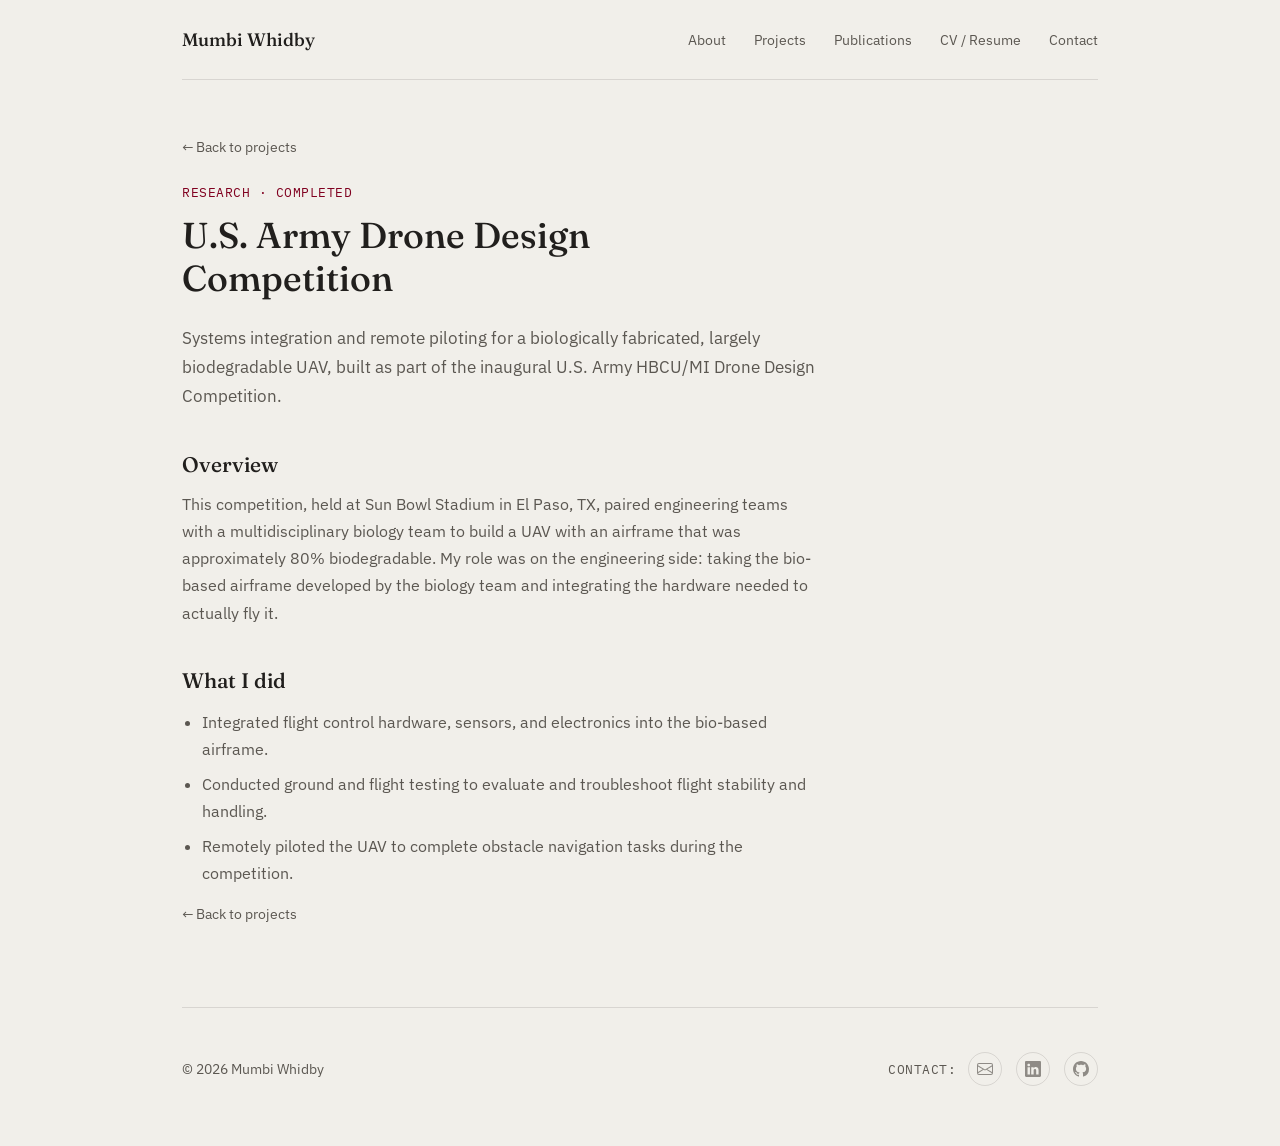
==== projects/drone-competition.html @ e04b58ff "Add files via upload" ====
<!DOCTYPE html>
<html lang="en">
<head>
<meta charset="UTF-8">
<meta name="viewport" content="width=device-width, initial-scale=1.0">
<title>U.S. Army Drone Design Competition | Mumbi Whidby</title>
<link rel="preconnect" href="https://fonts.googleapis.com">
<link href="https://fonts.googleapis.com/css2?family=Fraunces:opsz,wght@9..144,400;9..144,500;9..144,600&family=IBM+Plex+Sans:wght@400;500;600&family=IBM+Plex+Mono:wght@400;500&display=swap" rel="stylesheet">
<link rel="stylesheet" href="../style.css">
</head>
<body>
<div class="wrap">

  <nav>
    <a class="nav-name" href="../index.html">Mumbi Whidby</a>
    <div class="nav-links">
      <a href="../index.html#about">About</a>
      <a href="../index.html#projects">Projects</a>
      <a href="../index.html#publications">Publications</a>
      <a href="../index.html#documents">CV / Resume</a>
      <a href="../index.html#contact">Contact</a>
    </div>
  </nav>

  <section class="case-study">
    <a class="back-link" href="../index.html#projects">&larr; Back to projects</a>
    <div class="eyebrow">Research &middot; Completed</div>
    <h1>U.S. Army Drone Design Competition</h1>
    <p class="lede">Systems integration and remote piloting for a biologically fabricated, largely biodegradable UAV, built as part of the inaugural U.S. Army HBCU/MI Drone Design Competition.</p>

    <!-- Photos from the original competition page to be added here once provided -->

    <h2>Overview</h2>
    <p>This competition, held at Sun Bowl Stadium in El Paso, TX, paired engineering teams with a multidisciplinary biology team to build a UAV with an airframe that was approximately 80% biodegradable. My role was on the engineering side: taking the bio-based airframe developed by the biology team and integrating the hardware needed to actually fly it.</p>

    <h2>What I did</h2>
    <ul>
      <li>Integrated flight control hardware, sensors, and electronics into the bio-based airframe.</li>
      <li>Conducted ground and flight testing to evaluate and troubleshoot flight stability and handling.</li>
      <li>Remotely piloted the UAV to complete obstacle navigation tasks during the competition.</li>
    </ul>

    <a class="back-link" href="../index.html#projects">&larr; Back to projects</a>
  </section>

  <footer id="contact">
    <div>&copy; 2026 Mumbi Whidby</div>
    <div class="contact-row">
      <span class="contact-label">Contact:</span>
      <div class="icon-row">
        <a class="icon-badge" href="mailto:mwhidby@g.ucla.edu" title="Email" aria-label="Email">
          <svg xmlns="http://www.w3.org/2000/svg" width="16" height="16" fill="currentColor" viewBox="0 0 16 16"><path d="M0 4a2 2 0 0 1 2-2h12a2 2 0 0 1 2 2v8a2 2 0 0 1-2 2H2a2 2 0 0 1-2-2zm2-1a1 1 0 0 0-1 1v.217l7 4.2 7-4.2V4a1 1 0 0 0-1-1zm13 2.383-4.708 2.825L15 11.105zm-.034 6.876-5.64-3.471L8 9.583l-1.326-.795-5.64 3.47A1 1 0 0 0 2 13h12a1 1 0 0 0 .966-.741M1 11.105l4.708-2.897L1 5.383z"/></svg>
        </a>
        <a class="icon-badge" href="https://www.linkedin.com/in/mumbi-whidby" title="LinkedIn" aria-label="LinkedIn">
          <svg xmlns="http://www.w3.org/2000/svg" width="16" height="16" fill="currentColor" viewBox="0 0 16 16"><path d="M0 1.146C0 .513.526 0 1.175 0h13.65C15.474 0 16 .513 16 1.146v13.708c0 .633-.526 1.146-1.175 1.146H1.175C.526 16 0 15.487 0 14.854zm4.943 12.248V6.169H2.542v7.225zm-1.2-8.212c.837 0 1.358-.554 1.358-1.248-.015-.709-.52-1.248-1.342-1.248S2.4 3.226 2.4 3.934c0 .694.521 1.248 1.327 1.248zm4.908 8.212V9.359c0-.216.016-.432.08-.586.173-.431.568-.878 1.232-.878.869 0 1.216.662 1.216 1.634v3.865h2.401V9.25c0-2.22-1.184-3.252-2.764-3.252-1.274 0-1.845.7-2.165 1.193v.025h-.016l.016-.025V6.169h-2.4c.03.678 0 7.225 0 7.225z"/></svg>
        </a>
        <a class="icon-badge" href="https://github.com/Mumbzzz" title="GitHub" aria-label="GitHub">
          <svg xmlns="http://www.w3.org/2000/svg" width="16" height="16" fill="currentColor" viewBox="0 0 16 16"><path d="M8 0C3.58 0 0 3.58 0 8c0 3.54 2.29 6.53 5.47 7.59.4.07.55-.17.55-.38 0-.19-.01-.82-.01-1.49-2.01.37-2.53-.49-2.69-.94-.09-.23-.48-.94-.82-1.13-.28-.15-.68-.52-.01-.53.63-.01 1.08.58 1.23.82.72 1.21 1.87.87 2.33.66.07-.52.28-.87.51-1.07-1.78-.2-3.64-.89-3.64-3.95 0-.87.31-1.59.82-2.15-.08-.2-.36-1.02.08-2.12 0 0 .67-.21 2.2.82.64-.18 1.32-.27 2-.27s1.36.09 2 .27c1.53-1.04 2.2-.82 2.2-.82.44 1.1.16 1.92.08 2.12.51.56.82 1.27.82 2.15 0 3.07-1.87 3.75-3.65 3.95.29.25.54.73.54 1.48 0 1.07-.01 1.93-.01 2.2 0 .21.15.46.55.38A8.01 8.01 0 0 0 16 8c0-4.42-3.58-8-8-8"/></svg>
        </a>
      </div>
    </div>
  </footer>

</div>
</body>
</html>
---- style.css ----
:root{
  --paper:#F1EFEA;
  --ink:#211F1D;
  --ink-soft:#5B5751;
  --mercury-line: rgba(33,31,29,0.12);
  --accent:#800020;
  --navy:#14202B;
  --card-header:#C9C3B8;
}

*{box-sizing:border-box;}

body{
  margin:0;
  background:var(--paper);
  color:var(--ink);
  font-family:'IBM Plex Sans', sans-serif;
}

.wrap{max-width:980px;margin:0 auto;padding:0 32px;}

a{color:inherit;}

/* nav */
nav{
  display:flex;justify-content:space-between;align-items:center;
  padding:28px 0;border-bottom:1px solid var(--mercury-line);
}
.nav-name{font-family:'Fraunces',serif;font-weight:500;font-size:18px;text-decoration:none;color:var(--ink);}
.nav-links{display:flex;gap:28px;font-size:14px;color:var(--ink-soft);}
.nav-links a{color:var(--ink-soft);text-decoration:none;}
.nav-links a:hover{color:var(--accent);}

/* hero */
.hero{
  position:relative;
  padding:88px 0 64px;
  display:grid;grid-template-columns:1.3fr 0.9fr;gap:48px;align-items:center;
  overflow:hidden;
}
.contour-bg{position:absolute;inset:-60px -20px auto auto;width:520px;height:520px;z-index:0;opacity:0.4;}
.hero-copy{position:relative;z-index:1;}
.hero-copy .eyebrow{
  font-family:'IBM Plex Mono',monospace;font-size:12.5px;letter-spacing:0.04em;color:var(--accent);
  text-transform:uppercase;margin-bottom:18px;
}
.hero-copy h1{
  font-family:'Fraunces',serif;font-optical-sizing:auto;font-weight:500;
  font-size:44px;line-height:1.18;letter-spacing:-0.01em;margin:0 0 22px;
}
.hero-copy h1 em{font-style:italic;color:var(--accent);}
.hero-copy p{font-size:16.5px;line-height:1.65;color:var(--ink-soft);max-width:46ch;margin:0 0 30px;}
.hero-cta{display:flex;gap:12px;flex-wrap:wrap;}
.btn{
  font-size:14px;font-weight:500;padding:12px 22px;border-radius:4px;
  text-decoration:none;display:inline-block;border:1px solid transparent;
}
.btn-primary{background:var(--accent);color:var(--paper);}
.btn-secondary{border-color:var(--mercury-line);color:var(--ink-soft);transition:border-color 0.15s ease, color 0.15s ease;}
.btn-secondary:hover{border-color:var(--accent);color:var(--accent);}
.hero-portrait{position:relative;z-index:1;display:flex;justify-content:center;}
.portrait-frame{
  width:270px;height:330px;border-radius:6px;overflow:hidden;
  background:#DAD5CB;display:flex;align-items:center;justify-content:center;
}
.portrait-frame img{width:100%;height:100%;object-fit:cover;display:block;}
.portrait-frame span{font-family:'IBM Plex Mono',monospace;font-size:12px;color:var(--ink-soft);}

/* about */
.about{padding:56px 0;border-top:1px solid var(--mercury-line);display:grid;grid-template-columns:200px 1fr;gap:40px;}
.about .label{
  font-family:'IBM Plex Mono',monospace;font-size:12.5px;color:var(--ink-soft);
  text-transform:uppercase;letter-spacing:0.04em;
}
.about p{font-size:16px;line-height:1.7;color:var(--ink-soft);margin:0 0 14px;max-width:64ch;}
.about strong{color:var(--ink);font-weight:500;}
.about a{color:var(--accent);}

/* projects */
.projects{padding:56px 0;border-top:1px solid var(--mercury-line);}
.projects h2{font-family:'Fraunces',serif;font-weight:500;font-size:26px;margin:0 0 28px;}
.grid{display:grid;grid-template-columns:repeat(auto-fit,minmax(260px,1fr));gap:20px;}
.card{border:1px solid var(--mercury-line);border-radius:8px;overflow:hidden;background:#fff;display:block;text-decoration:none;color:inherit;transition:border-color 0.15s ease;}
a.card:hover{border-color:var(--accent);}
.card-cover{height:90px;background:var(--navy);}
.card-cover.open{background:var(--card-header);}
.card-body{padding:18px 20px 20px;}
.tag{
  display:inline-block;font-family:'IBM Plex Mono',monospace;font-size:11px;
  padding:3px 8px;border-radius:3px;margin-bottom:10px;letter-spacing:0.02em;
  border:1px solid var(--mercury-line);color:var(--ink-soft);
}
.tag.sealed{background:rgba(20,32,43,0.08);border:none;}
.card h3{font-family:'Fraunces',serif;font-weight:500;font-size:17px;margin:0 0 8px;line-height:1.3;}
.card p{font-size:13.5px;line-height:1.55;color:var(--ink-soft);margin:0;}
.arrow{color:var(--accent);font-weight:500;display:block;margin-top:8px;}

/* publications */
.publications{padding:56px 0;border-top:1px solid var(--mercury-line);}
.publications h2{font-family:'Fraunces',serif;font-weight:500;font-size:26px;margin:0 0 22px;}
.pub-list{list-style:none;margin:0;padding:0;}
.pub-list li{
  padding:16px 0;border-bottom:1px solid var(--mercury-line);
  font-size:15px;line-height:1.6;color:var(--ink-soft);
}
.pub-list li:first-child{padding-top:0;}
.pub-list li:last-child{border-bottom:none;}
.pub-list strong{color:var(--ink);font-weight:500;}
.pub-status{
  display:inline-block;font-family:'IBM Plex Mono',monospace;font-size:11px;
  color:var(--ink-soft);margin-left:8px;
}

/* awards */
.awards{padding:56px 0;border-top:1px solid var(--mercury-line);}
.awards h2{font-family:'Fraunces',serif;font-weight:500;font-size:26px;margin:0 0 22px;}
.award-list{list-style:none;margin:0;padding:0;font-size:15px;line-height:1.8;color:var(--ink-soft);}
.award-list strong{color:var(--ink);font-weight:500;}

/* résumé / cv */
.documents{padding:56px 0;border-top:1px solid var(--mercury-line);}
.documents h2{font-family:'Fraunces',serif;font-weight:500;font-size:26px;margin:0 0 20px;}
.doc-links{display:flex;gap:12px;flex-wrap:wrap;}

/* footer */
footer{
  padding:44px 0 60px;border-top:1px solid var(--mercury-line);
  display:flex;justify-content:space-between;align-items:center;font-size:14px;color:var(--ink-soft);
}
.contact-row{display:flex;align-items:center;gap:12px;}
.contact-label{font-family:'IBM Plex Mono',monospace;font-size:12.5px;color:var(--ink-soft);text-transform:uppercase;letter-spacing:0.04em;}
.icon-row{display:flex;gap:14px;}
.icon-badge{
  width:34px;height:34px;border-radius:50%;border:1px solid var(--mercury-line);
  display:flex;align-items:center;justify-content:center;text-decoration:none;
  color:var(--ink-soft);
}
.icon-badge svg{width:16px;height:16px;opacity:0.65;transition:opacity 0.15s ease;}
.icon-badge:hover{border-color:var(--accent);color:var(--accent);}
.icon-badge:hover svg{opacity:1;}

/* project (case study) page */
.case-study{padding:56px 0;}
.case-study .back-link{
  display:inline-block;margin-bottom:28px;font-size:14px;color:var(--ink-soft);text-decoration:none;
}
.case-study .back-link:hover{color:var(--accent);}
.case-study .eyebrow{
  font-family:'IBM Plex Mono',monospace;font-size:12.5px;letter-spacing:0.04em;color:var(--accent);
  text-transform:uppercase;margin-bottom:14px;
}
.case-study h1{font-family:'Fraunces',serif;font-weight:500;font-size:36px;line-height:1.2;margin:0 0 24px;max-width:24ch;}
.case-study .lede{font-size:17px;line-height:1.7;color:var(--ink-soft);max-width:64ch;margin:0 0 32px;}
.case-study h2{font-family:'Fraunces',serif;font-weight:500;font-size:21px;margin:40px 0 14px;}
.case-study p{font-size:15.5px;line-height:1.75;color:var(--ink-soft);max-width:64ch;margin:0 0 16px;}
.case-study ul{max-width:64ch;padding-left:20px;}
.case-study li{font-size:15.5px;line-height:1.75;color:var(--ink-soft);margin-bottom:8px;}

@media (max-width: 720px){
  .hero{grid-template-columns:1fr;padding:56px 0 40px;}
  .hero-portrait{order:-1;}
  .hero-copy h1{font-size:32px;}
  .about{grid-template-columns:1fr;gap:16px;}
  footer{flex-direction:column;gap:16px;align-items:flex-start;}
}
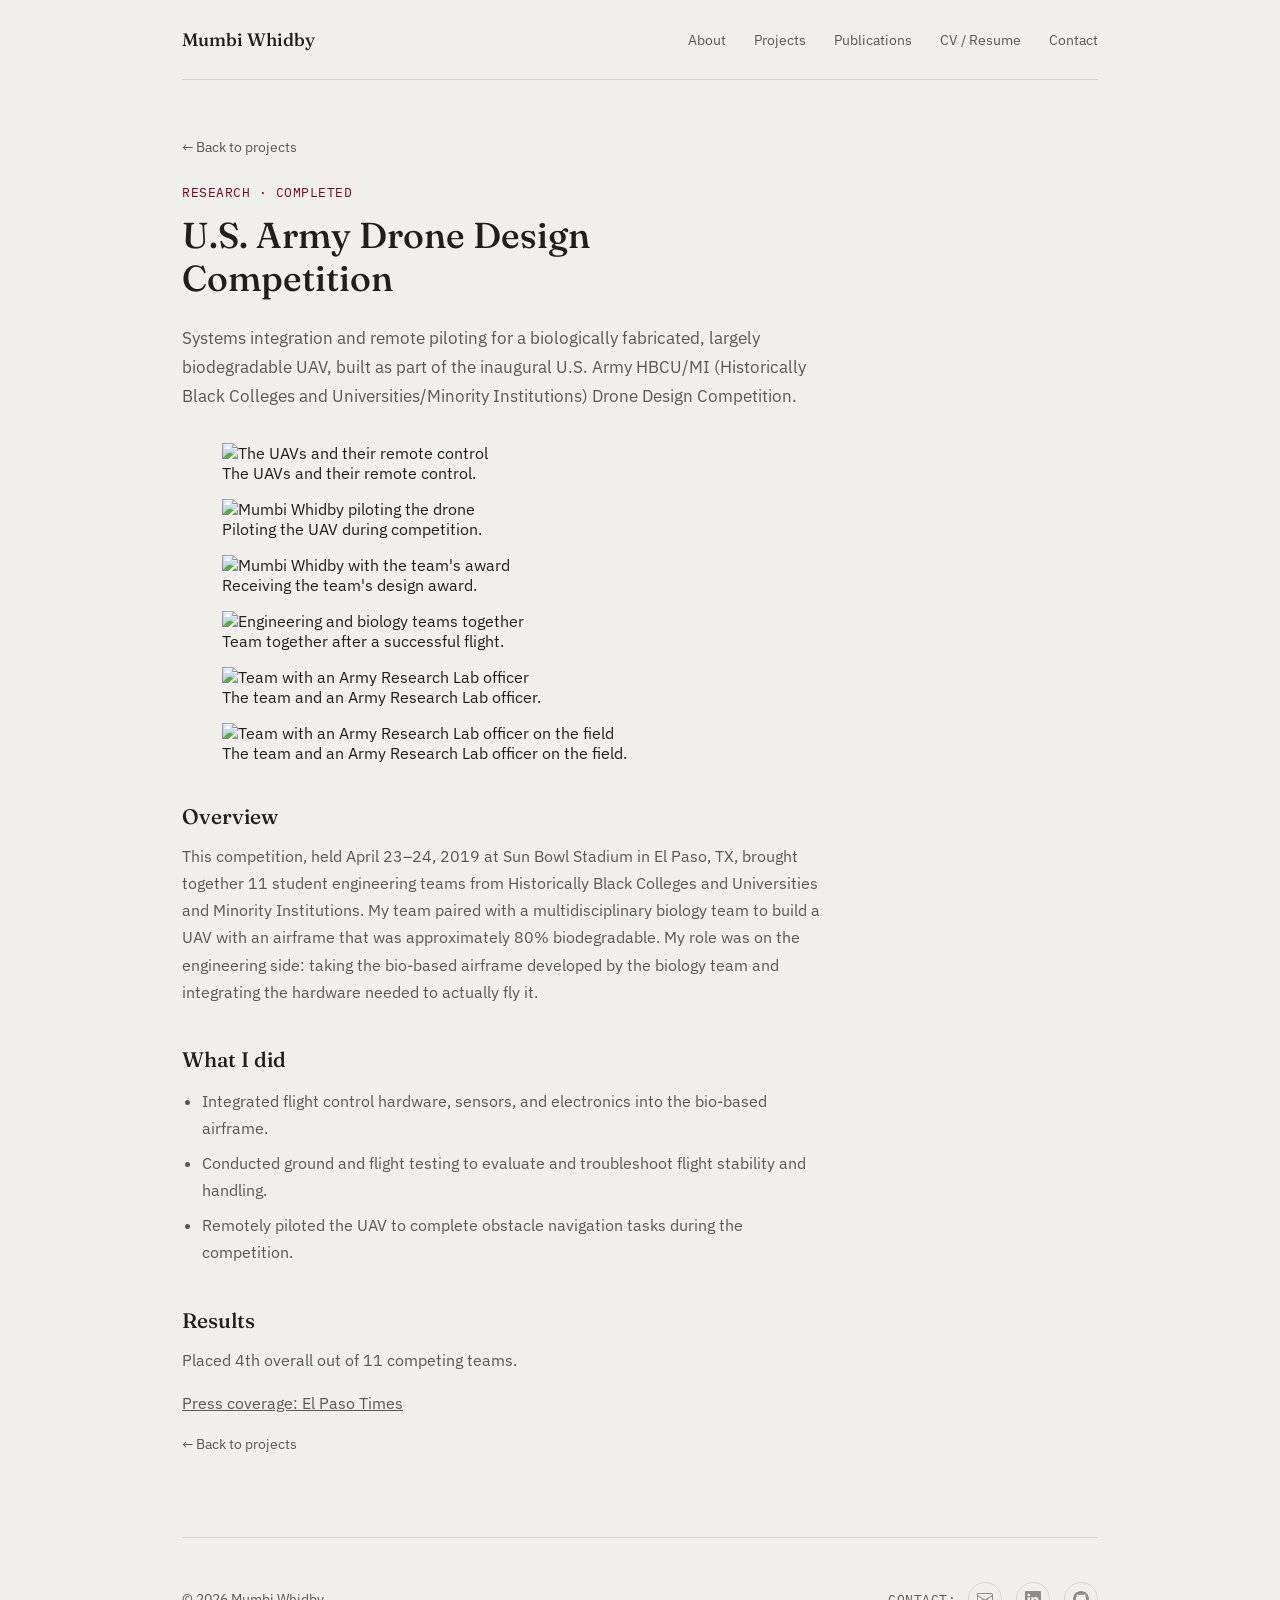
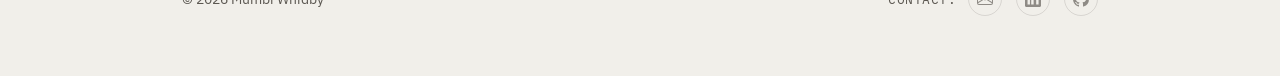
==== commit 303d0870: "Add files via upload" ====
--- a/projects/drone-competition.html
+++ b/projects/drone-competition.html
@@ -26,12 +26,37 @@
     <a class="back-link" href="../index.html#projects">&larr; Back to projects</a>
     <div class="eyebrow">Research &middot; Completed</div>
     <h1>U.S. Army Drone Design Competition</h1>
-    <p class="lede">Systems integration and remote piloting for a biologically fabricated, largely biodegradable UAV, built as part of the inaugural U.S. Army HBCU/MI Drone Design Competition.</p>
+    <p class="lede">Systems integration and remote piloting for a biologically fabricated, largely biodegradable UAV, built as part of the inaugural U.S. Army HBCU/MI (Historically Black Colleges and Universities/Minority Institutions) Drone Design Competition.</p>
 
-    <!-- Photos from the original competition page to be added here once provided -->
+    <div class="gallery">
+      <figure>
+        <img src="../assets/drone_w_controller.jpg" alt="The UAVs and their remote control">
+        <figcaption>The UAVs and their remote control.</figcaption>
+      </figure>
+      <figure>
+        <img src="../assets/drone_flying.jpg" alt="Mumbi Whidby piloting the drone">
+        <figcaption>Piloting the UAV during competition.</figcaption>
+      </figure>
+      <figure>
+        <img src="../assets/drone_w_prize.jpg" alt="Mumbi Whidby with the team's award">
+        <figcaption>Receiving the team's design award.</figcaption>
+      </figure>
+      <figure>
+        <img src="../assets/drone_group_jump.jpg" alt="Engineering and biology teams together">
+        <figcaption>Team together after a successful flight.</figcaption>
+      </figure>
+      <figure>
+        <img src="../assets/drone_group_w_army_inside.jpg" alt="Team with an Army Research Lab officer">
+        <figcaption>The team and an Army Research Lab officer.</figcaption>
+      </figure>
+      <figure>
+        <img src="../assets/drone_group_w_army_field.jpg" alt="Team with an Army Research Lab officer on the field">
+        <figcaption>The team and an Army Research Lab officer on the field.</figcaption>
+      </figure>
+    </div>
 
     <h2>Overview</h2>
-    <p>This competition, held at Sun Bowl Stadium in El Paso, TX, paired engineering teams with a multidisciplinary biology team to build a UAV with an airframe that was approximately 80% biodegradable. My role was on the engineering side: taking the bio-based airframe developed by the biology team and integrating the hardware needed to actually fly it.</p>
+    <p>This competition, held April 23&ndash;24, 2019 at Sun Bowl Stadium in El Paso, TX, brought together 11 student engineering teams from Historically Black Colleges and Universities and Minority Institutions. My team paired with a multidisciplinary biology team to build a UAV with an airframe that was approximately 80% biodegradable. My role was on the engineering side: taking the bio-based airframe developed by the biology team and integrating the hardware needed to actually fly it.</p>
 
     <h2>What I did</h2>
     <ul>
@@ -39,6 +64,11 @@
       <li>Conducted ground and flight testing to evaluate and troubleshoot flight stability and handling.</li>
       <li>Remotely piloted the UAV to complete obstacle navigation tasks during the competition.</li>
     </ul>
+
+    <h2>Results</h2>
+    <p>Placed 4th overall out of 11 competing teams.</p>
+
+    <p><a href="https://www.elpasotimes.com/picture-gallery/news/2019/04/24/photos-u-s-army-drone-design-competition/3566284002/" target="_blank">Press coverage: El Paso Times</a></p>
 
     <a class="back-link" href="../index.html#projects">&larr; Back to projects</a>
   </section>
--- a/style.css
+++ b/style.css
@@ -58,12 +58,13 @@
 .btn-primary{background:var(--accent);color:var(--paper);}
 .btn-secondary{border-color:var(--mercury-line);color:var(--ink-soft);transition:border-color 0.15s ease, color 0.15s ease;}
 .btn-secondary:hover{border-color:var(--accent);color:var(--accent);}
-.hero-portrait{position:relative;z-index:1;display:flex;justify-content:center;}
+.hero-portrait{position:relative;z-index:1;display:flex;justify-content:center;align-self:flex-start;margin-top:-5px;}
 .portrait-frame{
-  width:270px;height:330px;border-radius:6px;overflow:hidden;
-  background:#DAD5CB;display:flex;align-items:center;justify-content:center;
+  width:310px;height:380px;
+  display:flex;align-items:center;justify-content:center;
+  box-sizing:border-box;
 }
-.portrait-frame img{width:100%;height:100%;object-fit:cover;display:block;}
+.portrait-frame img{width:100%;height:100%;object-fit:contain;display:block;}
 .portrait-frame span{font-family:'IBM Plex Mono',monospace;font-size:12px;color:var(--ink-soft);}
 
 /* about */
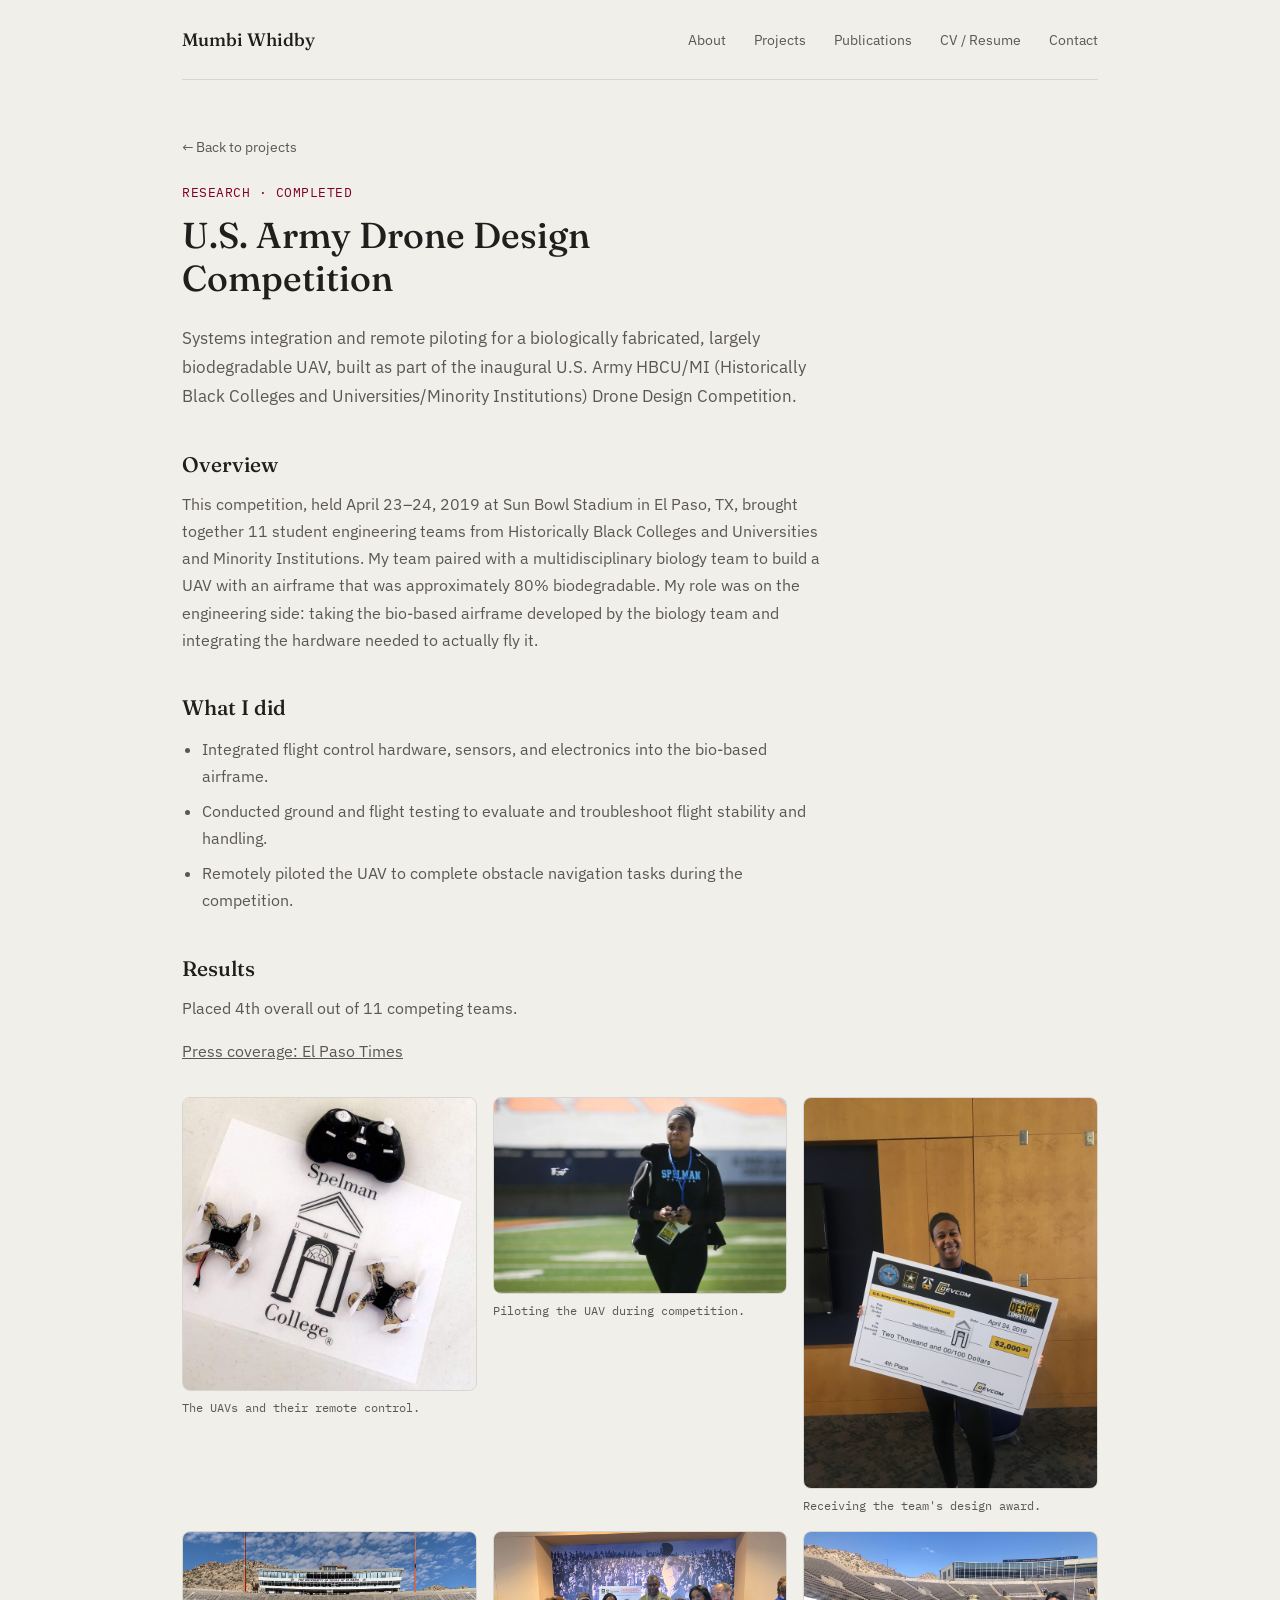
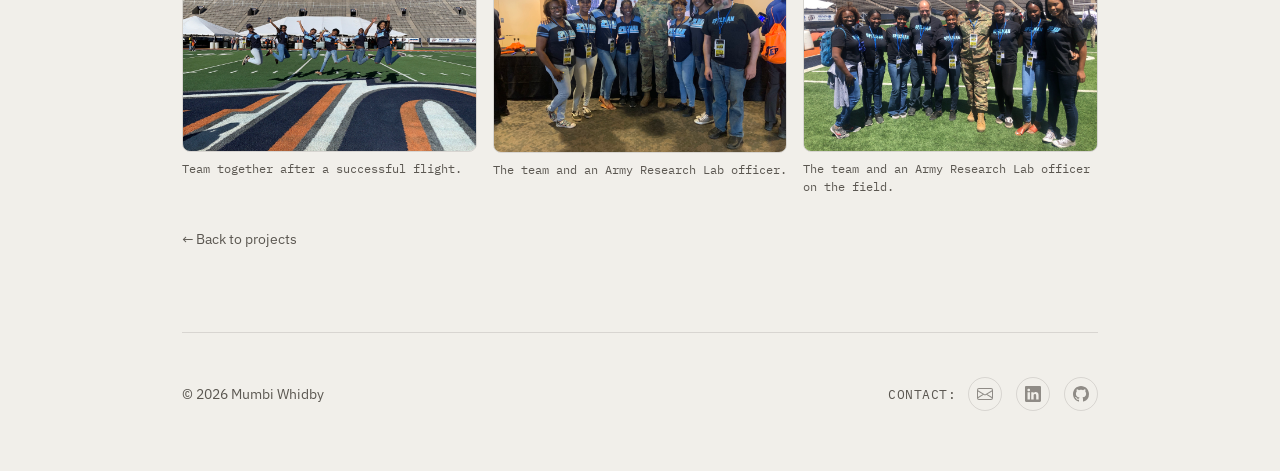
==== commit c681535a: "Add files via upload" ====
--- a/projects/drone-competition.html
+++ b/projects/drone-competition.html
@@ -28,6 +28,21 @@
     <h1>U.S. Army Drone Design Competition</h1>
     <p class="lede">Systems integration and remote piloting for a biologically fabricated, largely biodegradable UAV, built as part of the inaugural U.S. Army HBCU/MI (Historically Black Colleges and Universities/Minority Institutions) Drone Design Competition.</p>
 
+    <h2>Overview</h2>
+    <p>This competition, held April 23&ndash;24, 2019 at Sun Bowl Stadium in El Paso, TX, brought together 11 student engineering teams from Historically Black Colleges and Universities and Minority Institutions. My team paired with a multidisciplinary biology team to build a UAV with an airframe that was approximately 80% biodegradable. My role was on the engineering side: taking the bio-based airframe developed by the biology team and integrating the hardware needed to actually fly it.</p>
+
+    <h2>What I did</h2>
+    <ul>
+      <li>Integrated flight control hardware, sensors, and electronics into the bio-based airframe.</li>
+      <li>Conducted ground and flight testing to evaluate and troubleshoot flight stability and handling.</li>
+      <li>Remotely piloted the UAV to complete obstacle navigation tasks during the competition.</li>
+    </ul>
+
+    <h2>Results</h2>
+    <p>Placed 4th overall out of 11 competing teams.</p>
+
+    <p><a href="https://www.elpasotimes.com/picture-gallery/news/2019/04/24/photos-u-s-army-drone-design-competition/3566284002/" target="_blank">Press coverage: El Paso Times</a></p>
+
     <div class="gallery">
       <figure>
         <img src="../assets/drone_w_controller.jpg" alt="The UAVs and their remote control">
@@ -42,7 +57,7 @@
         <figcaption>Receiving the team's design award.</figcaption>
       </figure>
       <figure>
-        <img src="../assets/drone_group_jump.jpg" alt="Engineering and biology teams together">
+        <img src="../assets/drone_group_jump.jpg" alt="Team together">
         <figcaption>Team together after a successful flight.</figcaption>
       </figure>
       <figure>
@@ -54,21 +69,6 @@
         <figcaption>The team and an Army Research Lab officer on the field.</figcaption>
       </figure>
     </div>
-
-    <h2>Overview</h2>
-    <p>This competition, held April 23&ndash;24, 2019 at Sun Bowl Stadium in El Paso, TX, brought together 11 student engineering teams from Historically Black Colleges and Universities and Minority Institutions. My team paired with a multidisciplinary biology team to build a UAV with an airframe that was approximately 80% biodegradable. My role was on the engineering side: taking the bio-based airframe developed by the biology team and integrating the hardware needed to actually fly it.</p>
-
-    <h2>What I did</h2>
-    <ul>
-      <li>Integrated flight control hardware, sensors, and electronics into the bio-based airframe.</li>
-      <li>Conducted ground and flight testing to evaluate and troubleshoot flight stability and handling.</li>
-      <li>Remotely piloted the UAV to complete obstacle navigation tasks during the competition.</li>
-    </ul>
-
-    <h2>Results</h2>
-    <p>Placed 4th overall out of 11 competing teams.</p>
-
-    <p><a href="https://www.elpasotimes.com/picture-gallery/news/2019/04/24/photos-u-s-army-drone-design-competition/3566284002/" target="_blank">Press coverage: El Paso Times</a></p>
 
     <a class="back-link" href="../index.html#projects">&larr; Back to projects</a>
   </section>
--- a/style.css
+++ b/style.css
@@ -164,3 +164,24 @@
   .about{grid-template-columns:1fr;gap:16px;}
   footer{flex-direction:column;gap:16px;align-items:flex-start;}
 }
+
+/* project gallery */
+.gallery{
+  display:grid;grid-template-columns:repeat(3,1fr);gap:16px;
+  margin:32px 0;
+}
+.gallery figure{margin:0;}
+.gallery img{
+  width:100%;height:auto;display:block;
+  border:1px solid var(--mercury-line);border-radius:8px;
+}
+.gallery figcaption{
+  font-family:'IBM Plex Mono',monospace;font-size:12px;color:var(--ink-soft);
+  margin-top:8px;line-height:1.5;
+}
+@media (max-width: 720px){
+  .gallery{grid-template-columns:repeat(2,1fr);}
+}
+@media (max-width: 480px){
+  .gallery{grid-template-columns:1fr;}
+}
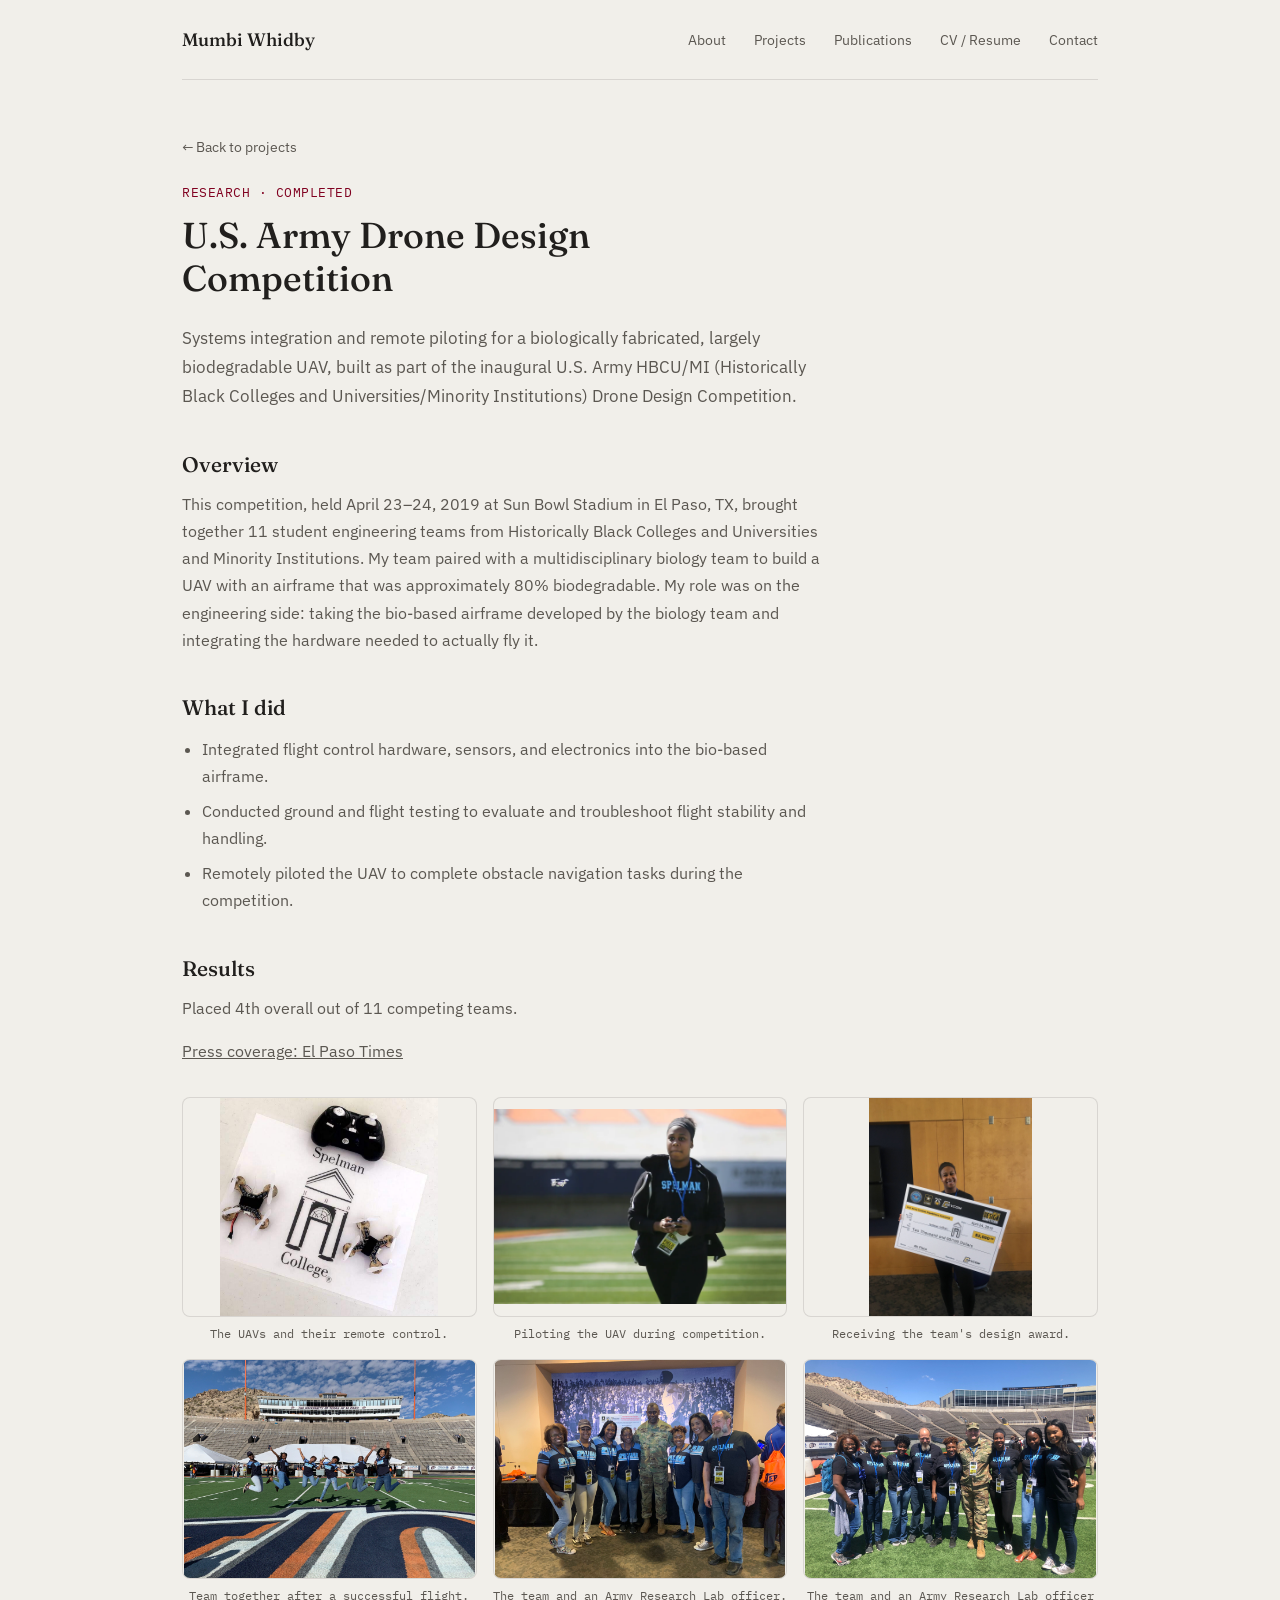
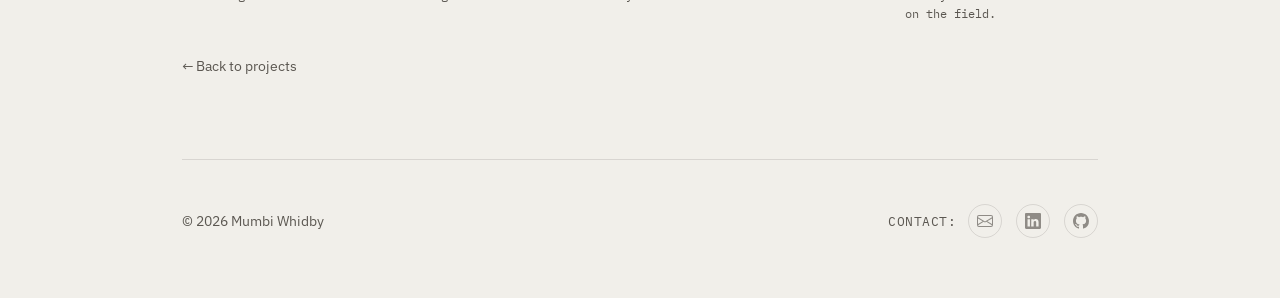
==== commit eb6b20ce: "Add files via upload" ====
--- a/projects/drone-competition.html
+++ b/projects/drone-competition.html
@@ -7,6 +7,7 @@
 <link rel="preconnect" href="https://fonts.googleapis.com">
 <link href="https://fonts.googleapis.com/css2?family=Fraunces:opsz,wght@9..144,400;9..144,500;9..144,600&family=IBM+Plex+Sans:wght@400;500;600&family=IBM+Plex+Mono:wght@400;500&display=swap" rel="stylesheet">
 <link rel="stylesheet" href="../style.css">
+<script src="../assets/gallery.js" defer></script>
 </head>
 <body>
 <div class="wrap">
--- a/style.css
+++ b/style.css
@@ -172,12 +172,25 @@
 }
 .gallery figure{margin:0;}
 .gallery img{
-  width:100%;height:auto;display:block;
+  width:100%;height:220px;object-fit:contain;display:block;
   border:1px solid var(--mercury-line);border-radius:8px;
+  background:var(--paper);cursor:zoom-in;
+}
+
+/* lightbox */
+.lightbox-overlay{
+  position:fixed;inset:0;background:rgba(20,32,43,0.85);
+  display:none;align-items:center;justify-content:center;
+  z-index:100;padding:32px;cursor:zoom-out;
+}
+.lightbox-overlay.active{display:flex;}
+.lightbox-overlay img{
+  max-width:90vw;max-height:90vh;object-fit:contain;
+  border-radius:8px;
 }
 .gallery figcaption{
   font-family:'IBM Plex Mono',monospace;font-size:12px;color:var(--ink-soft);
-  margin-top:8px;line-height:1.5;
+  margin-top:8px;line-height:1.5;text-align:center;
 }
 @media (max-width: 720px){
   .gallery{grid-template-columns:repeat(2,1fr);}
